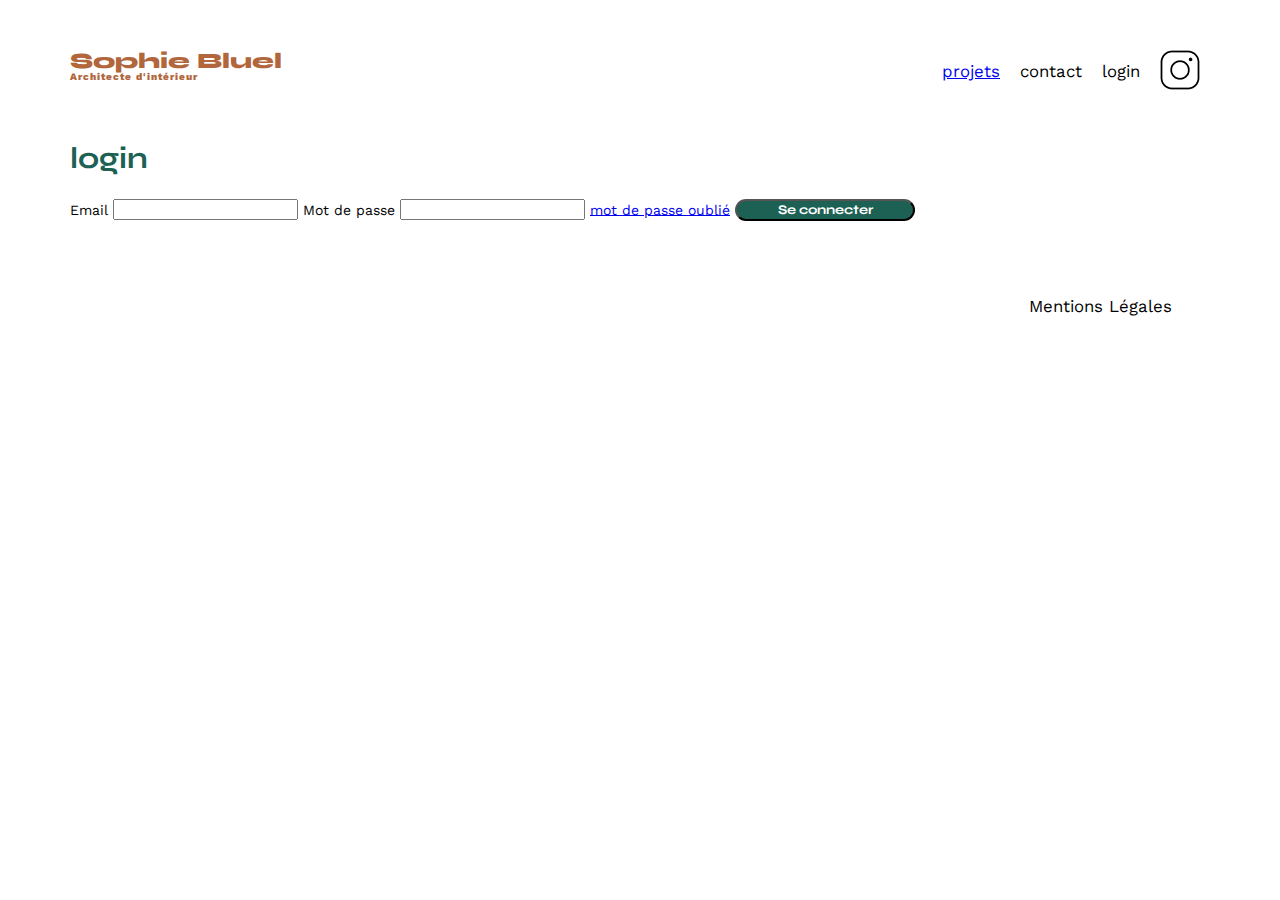
==== login.html @ 2c3279c7 "filtre projet + début modale" ====
<!DOCTYPE html>
<html lang="fr">
  <head>
    <meta charset="UTF-8" />
    <title>Sophie Bluel - Architecte d'intérieur</title>
    <meta name="viewport" content="width=device-width, initial-scale=1.0" />
    <link rel="preconnect" href="https://fonts.googleapis.com" />
    <link rel="preconnect" href="https://fonts.gstatic.com" crossorigin />
    <link
      href="https://fonts.googleapis.com/css2?family=Syne:wght@700;800&family=Work+Sans&display=swap"
      rel="stylesheet"
    />
    <meta name="description" content="" />
    <link rel="stylesheet" href="./assets/style.css" />
    <script src="loginPage.js" defer></script>
  </head>
  <body>
    <header>
      <h1>Sophie Bluel <span>Architecte d'intérieur</span></h1>
      <nav>
        <ul>
          <li><a href="./index.html">projets</a></li>
          <li>contact</li>
          <li>login</li>
          <li><img src="./assets/icons/instagram.png" alt="Instagram" /></li>
        </ul>
      </nav>
    </header>
    <section id="login">
      <h2>login</h2>
      <form action="#" method="post" id="login-form">
        <label for="email">Email</label>
        <input type="email" name="email" id="email" required />
        <label for="Pass">Mot de passe</label>
        <input
          type="password"
          id="pass"
          name="Mot de passe"
          minlength="2"
          required
        />
        <a href="#">mot de passe oublié</a>
        <input type="submit" value="Se connecter" id="login-form-submit" />
      </form>
    </section>
    <footer>
      <nav>
        <ul>
          <li>Mentions Légales</li>
        </ul>
      </nav>
    </footer>
  </body>
</html>
---- assets/style.css ----
/* http://meyerweb.com/eric/tools/css/reset/
   v2.0 | 20110126
   License: none (public domain)
*/

html, body, div, span, applet, object, iframe,
h1, h2, h3, h4, h5, h6, p, blockquote, pre,
a, abbr, acronym, address, big, cite, code,
del, dfn, em, img, ins, kbd, q, s, samp,
small, strike, strong, sub, sup, tt, var,
b, u, i, center,
dl, dt, dd, ol, ul, li,
fieldset, form, label, legend,
table, caption, tbody, tfoot, thead, tr, th, td,
article, aside, canvas, details, embed,
figure, figcaption, footer, header, hgroup,
menu, nav, output, ruby, section, summary,
time, mark, audio, video {
	margin: 0;
	padding: 0;
	border: 0;
	font-size: 100%;
	font: inherit;
	vertical-align: baseline;
}
/* HTML5 display-role reset for older browsers */
article, aside, details, figcaption, figure,
footer, header, hgroup, menu, nav, section {
	display: block;
}

/*modale*/
.modalProjets {
	position: fixed;
	width: 80%;
	height: 60%;
	background: gray;
	border: black;
	opacity: 100%;
}

#modalDiv {
	width: 80%;
	height: 60%;
	background: gray;
	border: black;
	opacity: 100%;
}



body {
	line-height: 1;
}
ol, ul {
	list-style: none;
}
blockquote, q {
	quotes: none;
}
blockquote:before, blockquote:after,
q:before, q:after {
	content: '';
	content: none;
}
table {
	border-collapse: collapse;
	border-spacing: 0;
}
/** end reset css**/
body {
	max-width: 1140px;
	margin:auto;
	font-family: 'Work Sans' ;
	font-size: 14px;
}
header {
	display: flex;
	justify-content: space-between;
	margin: 50px 0
}
section {
	margin: 50px 0
}

h1{
	display: flex;
	flex-direction: column;
	font-family: 'Syne';
	font-size: 22px;
	font-weight: 800;
	color: #B1663C
}

h1 > span {
	font-family: 'Work Sans';
	font-size:10px;
	letter-spacing: 0.1em;
;
}

h2{
	font-family: 'Syne';
	font-weight: 700;
	font-size: 30px;
	color: #1D6154
}
nav ul {
	display: flex;
	align-items: center;
	list-style-type: none;

}
nav li {
	padding: 0 10px;
	font-size: 1.2em;
}

li:hover {
	color: #B1663C;
}
#introduction {
	display: flex;
	align-items: center;
}
#introduction figure {
	flex: 1
}
#introduction img {
	display: block;
	margin: auto;
	width: 80%;
}

#introduction article {
	flex: 1
}
#introduction h2 {
	margin-bottom: 1em;
}

#introduction p {
	margin-bottom: 0.5em;
}
#portfolio h2 {
	text-align: center;
	margin-bottom: 1em;
}
.gallery {
	width: 100%;
	display: grid;
	grid-template-columns: 1fr 1fr 1fr;
	grid-column-gap: 20px;
	grid-row-gap: 20px;
}

.gallery img {
	width: 100%;

}
#contact {
	width: 50%;
margin: auto;
}
#contact > * {
	text-align: center;

}
#contact h2{
	margin-bottom: 20px;
}
#contact form {
	text-align: left;
	margin-top:30px;
	display: flex;
	flex-direction: column;
}

#contact input {
	height: 50px;
	font-size: 1.2em;
	border: none;
	box-shadow: 0px 4px 14px rgba(0, 0, 0, 0.09);
}
#contact label {
	margin: 2em 0 1em 0;
}
#contact textarea {
	border: none;
	box-shadow: 0px 4px 14px rgba(0, 0, 0, 0.09);
}

input[type="submit"]{
	font-family: 'Syne';
	font-weight: 700;
	color: white;
	background-color: #1D6154;
	margin : 2em auto ;
	width: 180px;
	text-align: center;
	border-radius: 60px ;
}

footer nav ul {
	display: flex;
	justify-content: flex-end;
	margin: 2em
}
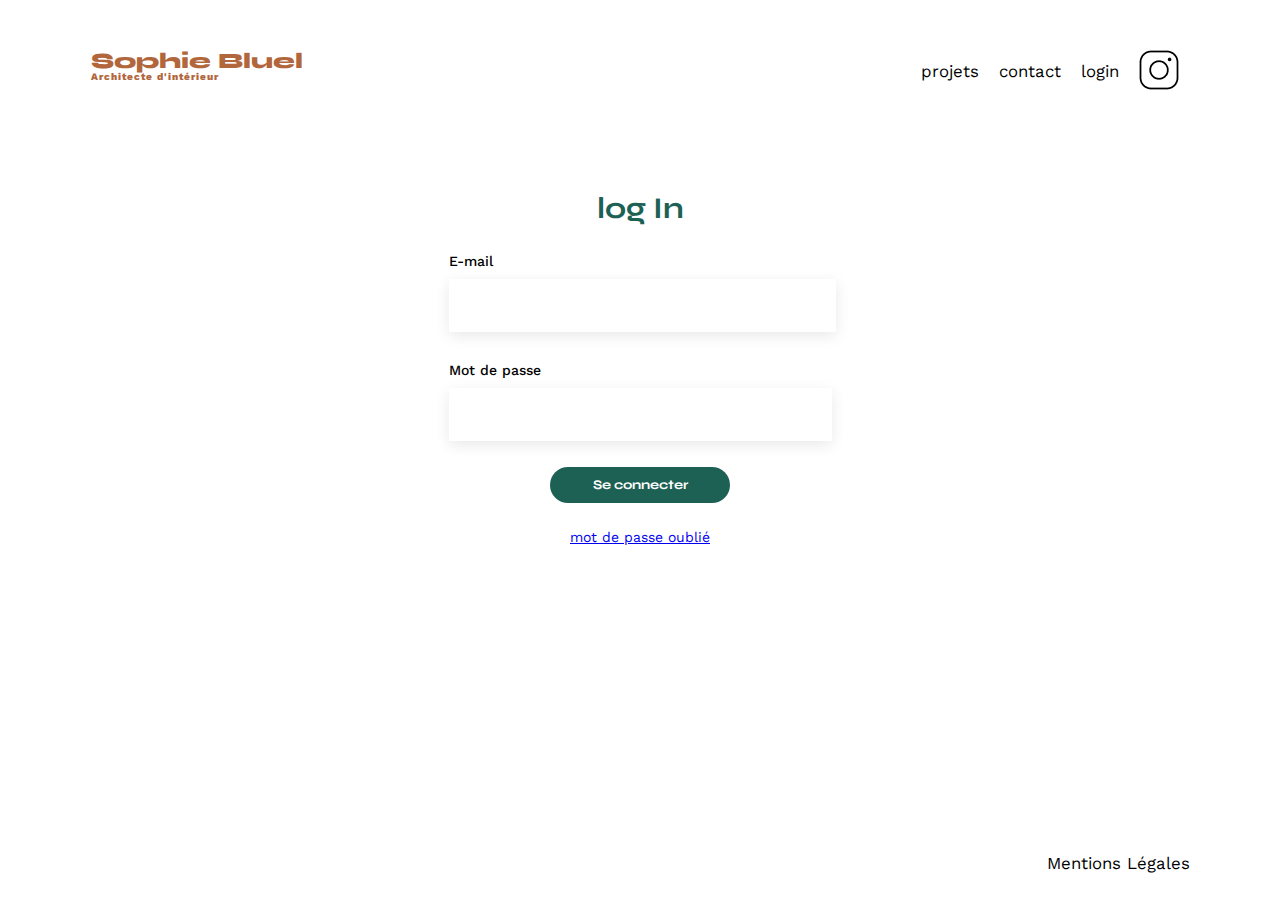
==== commit a9a83e72: "Finalisation mise en page" ====
--- a/login.html
+++ b/login.html
@@ -19,7 +19,7 @@
       <h1>Sophie Bluel <span>Architecte d'intérieur</span></h1>
       <nav>
         <ul>
-          <li><a href="./index.html">projets</a></li>
+          <li><a id="acceuil" href="./index.html">projets</a></li>
           <li>contact</li>
           <li>login</li>
           <li><img src="./assets/icons/instagram.png" alt="Instagram" /></li>
@@ -27,11 +27,11 @@
       </nav>
     </header>
     <section id="login">
-      <h2>login</h2>
+      <h2>log In</h2>
       <form action="#" method="post" id="login-form">
-        <label for="email">Email</label>
+        <label for="email" class="ajoutTitre">E-mail</label>
         <input type="email" name="email" id="email" required />
-        <label for="Pass">Mot de passe</label>
+        <label for="Pass" class="ajoutTitre">Mot de passe</label>
         <input
           type="password"
           id="pass"
@@ -39,11 +39,11 @@
           minlength="2"
           required
         />
-        <a href="#">mot de passe oublié</a>
         <input type="submit" value="Se connecter" id="login-form-submit" />
+        <a href="#" id="oubli">mot de passe oublié</a>
       </form>
     </section>
-    <footer>
+    <footer id="loginFoot">
       <nav>
         <ul>
           <li>Mentions Légales</li>
--- a/assets/style.css
+++ b/assets/style.css
@@ -30,8 +30,69 @@
 }
 
 /*modale*/
+
+.bandeau {
+	background: black;
+    width: 100%;
+    height: 59px;
+    display: flex;
+    justify-content: center;
+    align-content: center;
+    flex-wrap: wrap;
+}
+
+.bandeau svg {
+	padding-right : 11.5px;
+}
+
+.modalAppear {
+	color: white;
+    text-decoration: none;
+    align-self: center;
+}
+
+.modal-background {
+    display: none;
+    position: fixed;
+    top: 0;
+    left: 0;
+    width: 100%;
+    height: 100%;
+    background-color: rgba(0, 0, 0, 0.5); 
+    z-index: 1000; 
+}
+
+.closeModal {
+	display: flex;
+    justify-content: center;
+    width: 24px;
+    height: 24px;
+    position: absolute;
+    right: 30px;
+    top: 26px;
+    border: 0px;
+    padding: 0px;
+    background: white;
+}
+
+.changeModal {
+	display: flex;
+    justify-content: center;
+    width: 21px;
+    height: 21px;
+    position: absolute;
+    left: 30px;
+    top: 26px;
+    border: 0px;
+    padding: 0px;
+	background: white;
+}
+
 .modalProjets {
 	position: fixed;
+	display: flex;
+	align-items: center;
+	justify-content: center;
 	width: 80%;
 	height: 60%;
 	background: gray;
@@ -40,14 +101,337 @@
 }
 
 #modalDiv {
-	width: 80%;
-	height: 60%;
-	background: gray;
+    width: 630px;
+    height: 688px;
+	background: white;
 	border: black;
 	opacity: 100%;
-}
-
-
+	overflow: auto;
+	z-index: 1001;
+	position: fixed;
+    top: 50%;
+    left: 50%;
+    transform: translate(-50%, -50%);
+    border-radius: 10px;
+    display: flex;
+    flex-direction: column;
+    justify-content: flex-start;
+}
+
+.modalTitle {
+    font-family: Work Sans;
+    font-size: 26px;
+    font-weight: 400;
+    line-height: 30px;
+    letter-spacing: 0em;
+    text-align: center;
+    padding-top: 60px;
+    padding-bottom: 34px;
+}
+
+.imgAdd {
+	display: flex;
+    width: 100%;
+    justify-content: flex-start;
+}
+
+#imgButton {
+	display: flex;
+    position: relative;
+    top: 26px;
+    width: 173px;
+    height: 36px;
+    border-radius: 50px;
+	background: #CBD6DC;
+    justify-content: center;
+    align-content: center;
+    flex-wrap: wrap;
+}
+
+.ajoutTitre {
+    display: flex;
+    font-family: Work Sans;
+    font-size: 14px;
+    font-weight: 500;
+    line-height: 16px;
+    letter-spacing: 0em;
+    text-align: left;
+    margin-top: 30px;
+    margin-bottom: 10px;
+}
+
+.modalButton {
+	display: flex;
+    border-top-color: #B3B3B3;
+    border-top-style: solid;
+    border-width: thin;
+    margin-top: 47px;
+    width: 100%;
+    padding-top: 32px;
+    justify-content: center;
+}
+
+#previewImage {
+    position: absolute;
+    display: block;
+    max-height: 169px;
+    max-width: 420px;
+    z-index: 1002;
+}
+
+.ajoutBoutton {
+	font-family: 'Syne';
+	font-weight: 700;
+	color: white;
+	background-color: #A7A7A7;
+	width: 237px;
+	text-align: center;
+	border-radius: 60px ;
+    height: 36px;
+    border: #A7A7A7;
+}
+
+.imgAdd label {
+    position: static;
+    display: flex;
+    justify-content: flex-start;
+    width: 420px;
+    height: 169px;
+    border-radius: 3px;
+    background: #E8F1F6;
+    flex-direction: column;
+    align-content: center;
+    flex-wrap: wrap;
+    align-items: center;
+}
+
+.imgAdd label svg {
+	position: relative;
+	top: 13px;
+}
+
+.imgAdd label a {
+	position: relative;
+	top: 33px;
+}
+
+#imgButton a {
+	font-family: Work Sans;
+	font-size: 14px;
+	font-weight: 500;
+	line-height: 16px;
+	letter-spacing: 0em;
+	color: #306685;
+	position: unset;
+	top: unset;
+}
+
+.grpImg {
+    width: 68%;
+    flex-wrap: wrap;
+    flex-direction: row;
+    align-self: center;
+    justify-content: flex-start;
+}
+
+#grpDestruction {
+	display: flex;
+}
+
+.preview {
+    width: 76.61px;
+    height: 102.57px;
+}
+
+.imgModal {
+    position: relative;
+    margin-right: 9px;
+    margin-top: 29px;
+}
+
+.imgModal button {
+	position: absolute;
+    bottom: 80px;
+    left: 55px;
+	width: 17px;
+	height: 17px;
+	background-color: Black;
+	color: #fff;
+	border: none;
+	border-radius: 2px;
+	cursor: pointer;
+	padding: unset;
+}
+
+.fa-trash:before {
+    content: "\f1f8";
+}
+
+#projectName {
+	width: 420px;
+	height: 51px;
+	border-width: 0px;
+	background: #FFFFFF;
+	box-shadow: 0px 4px 14px rgba(0, 0, 0, 0.09);
+	padding: 0px;
+}
+
+#projectCategory {
+	width: 420px;
+    height: 51px;
+    border-width: 0px;
+    background: #FFFFFF;
+    box-shadow: 0px 4px 14px rgba(0, 0, 0, 0.09);
+}
+
+#addProjectForm {
+	align-self: center;
+    width: 68%;
+    display: flex;
+    flex-wrap: wrap;
+}
+
+/*autres*/
+
+#unfiltering {
+	width: auto;
+    height: inherit;
+    margin: unset;
+    opacity: 0;
+    position: absolute;
+    top: 0px;
+    bottom: 0px;
+    right: 0px;
+    left: 0px;
+}
+
+.filtering {
+	width: auto;
+    height: inherit;
+    margin: unset;
+    opacity: 0;
+    position: absolute;
+    top: 0px;
+    bottom: 0px;
+    right: 0px;
+    left: 0px;
+}
+
+.apparence {
+	position: relative;
+    width: fit-content;
+    min-width: 100px;
+	height: 37px;
+	border-radius: 60px;
+	box-sizing: border-box;
+	border: 1px solid #1D6154;
+	margin: 5px;
+	margin-top: 50px;
+	margin-bottom: 50px;
+}
+
+.apparence div {
+	width: 100%;
+	height: 100%;
+	display: flex;
+	justify-content: center;
+	align-items: center;
+	line-height: 25px;
+	transition: .5s ease;
+	border-radius: inherit;
+}
+
+.apparence div p {
+	font-family: Syne;
+	font-size: 16px;
+	font-weight: 700;
+	line-height: 19px;
+	letter-spacing: 0em;
+	text-align: center;
+	color: #1D6154;
+	margin-left: 14px;
+	margin-right: 14px;
+}
+
+input[type=checkbox]:checked ~ div {
+	background-color: #1D6154;
+}
+
+input[type=checkbox]:checked ~ div p {
+	color: #FFFFFF;
+}
+
+#portfolio {
+    display: flex;
+    flex-direction: row;
+    flex-wrap: wrap;
+    justify-content: center;
+}
+
+#portfolio h2 {
+	width: 100%;
+}
+
+#logLabel {
+    text-decoration: none;
+    color: unset;
+}
+
+#acceuil {
+    text-decoration: none;
+    color: unset;
+}
+
+#login {
+    display: flex;
+    flex-direction: column;
+    align-items: center;
+    flex-wrap: wrap;
+}
+
+#email, #pass {
+	width: 100%;
+    height: 51px;
+    border-width: 0px;
+    background: #FFFFFF;
+    box-shadow: 0px 4px 14px rgba(0, 0, 0, 0.09);
+}
+
+#email2, #pass {
+	width: 379px;
+    height: 51px;
+    border-width: 0px;
+    background: #FFFFFF;
+    box-shadow: 0px 4px 14px rgba(0, 0, 0, 0.09);
+}
+
+#login-form {
+    display: flex;
+    flex-direction: column;
+}
+
+#oubli {
+	align-self: center;
+}
+
+#loginFoot {
+    position: absolute;
+    bottom: 0;
+    right: 52px;
+}
+
+#chgModal {
+    width: 420px;
+    align-self: center;
+}
+
+#chgButton {
+	background-color: #1D6154;
+	border: #1D6154;
+	margin: unset;
+}
+
+/*Base*/
 
 body {
 	line-height: 1;
@@ -69,16 +453,33 @@
 }
 /** end reset css**/
 body {
-	max-width: 1140px;
 	margin:auto;
 	font-family: 'Work Sans' ;
 	font-size: 14px;
+    display: flex;
+    flex-direction: column;
+    align-items: center;
 }
 header {
 	display: flex;
-	justify-content: space-between;
-	margin: 50px 0
-}
+    justify-content: space-between;
+    margin: 50px 0;
+    margin-right: auto;
+    margin-left: auto;
+    max-width: 1140px;
+    gap: 608px;
+}
+
+main {
+	max-width: 1140px;
+	margin:auto;
+}
+
+footer {
+	max-width: 1140px;
+	margin:auto;
+}
+
 section {
 	margin: 50px 0
 }
@@ -144,7 +545,6 @@
 }
 #portfolio h2 {
 	text-align: center;
-	margin-bottom: 1em;
 }
 .gallery {
 	width: 100%;
@@ -199,6 +599,8 @@
 	width: 180px;
 	text-align: center;
 	border-radius: 60px ;
+    height: 36px;
+    border: #1D6164;
 }
 
 footer nav ul {
